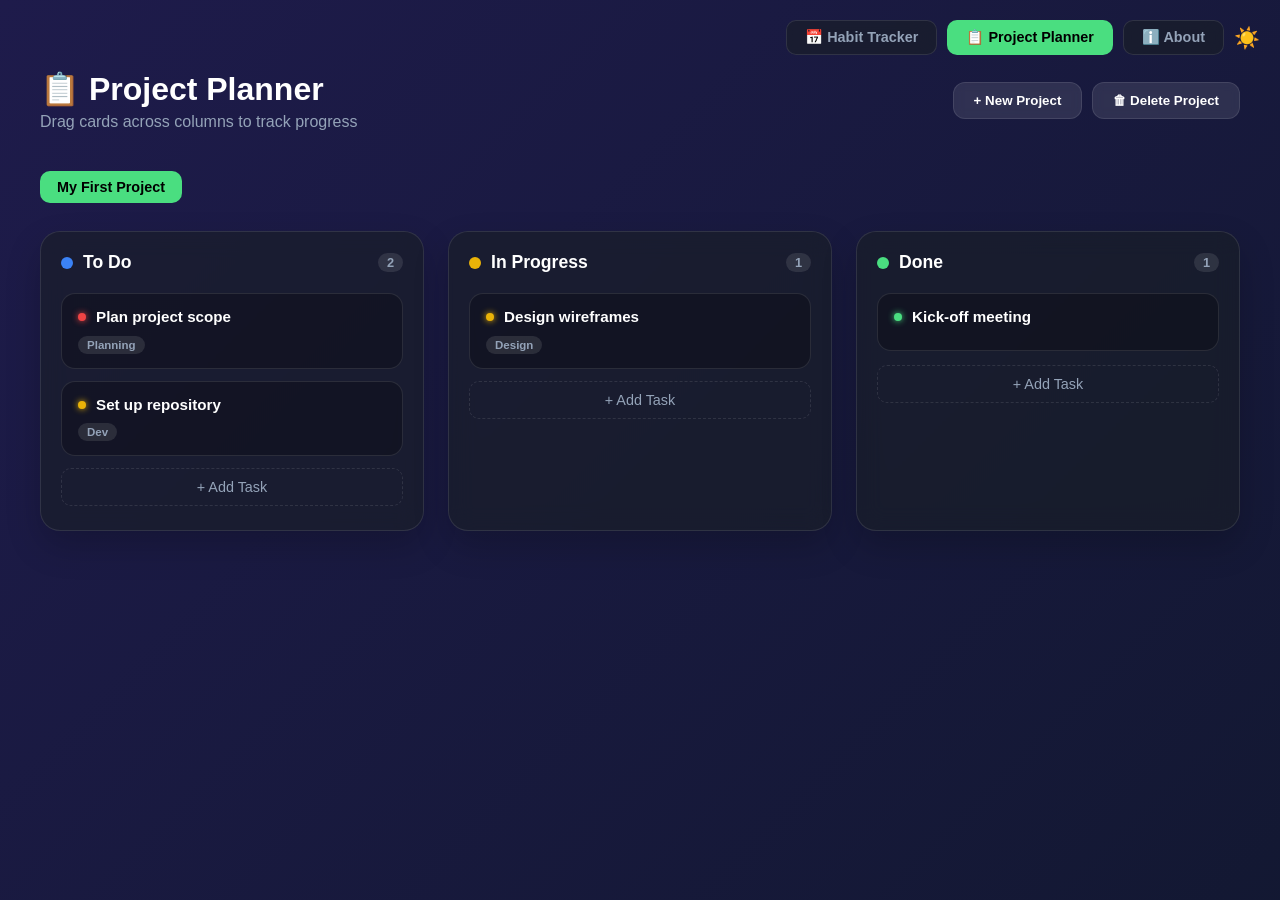
==== kanban.html @ 7baad99a "Adding new files modified by Anshuman Modgil" ====
<!DOCTYPE html>
<html lang="en">
<head>
    <meta charset="UTF-8">
    <meta name="viewport" content="width=device-width, initial-scale=1.0">
    <title>Project Planner – Kanban</title>
    
    <link rel="stylesheet" href="style.css">
    
    <style>
        /* ── Kanban Specific Variables ── */
        :root {
            --col-todo:       rgba(59,  130, 246, 0.18);
            --col-inprogress: rgba(234, 179,   8, 0.18);
            --col-done:       rgba( 74, 222, 128, 0.18);
            --col-todo-accent:       #3b82f6;
            --col-inprogress-accent: #eab308;
            --col-done-accent:       #4ade80;
        }
        body.light-theme {
            --col-todo:       rgba(59,  130, 246, 0.12);
            --col-inprogress: rgba(234, 179,   8, 0.12);
            --col-done:       rgba( 74, 222, 128, 0.12);
        }

        /* ── App wrapper (Wider for Kanban) ── */
        .app-wrapper { max-width: 1200px; margin: 40px auto 0; }

        .app-header {
            display: flex; justify-content: space-between;
            align-items: center; margin-bottom: 40px; flex-wrap: wrap; gap: 15px;
        }
        .app-header h1 { margin: 0; font-size: 2rem; font-weight: 800; }
        .app-header p  { margin: 5px 0 0; color: var(--text-secondary); font-size: 1rem; }
        .header-controls { display: flex; align-items: center; gap: 10px; flex-wrap: wrap; }

        /* ── Board ── */
        .board {
            display: grid;
            grid-template-columns: repeat(3, 1fr);
            gap: 24px;
            align-items: start;
        }
        @media (max-width: 760px) { .board { grid-template-columns: 1fr; } }

        .column {
            background: var(--card-bg);
            backdrop-filter: blur(12px);
            -webkit-backdrop-filter: blur(12px);
            border: 1px solid var(--card-border);
            border-radius: 20px;
            padding: 20px;
            box-shadow: 0 15px 35px rgba(0,0,0,0.2);
            min-height: 300px;
            transition: background 0.3s;
        }
        .column-header {
            display: flex; align-items: center; gap: 10px;
            margin-bottom: 20px;
        }
        .col-dot {
            width: 12px; height: 12px; border-radius: 50%; flex-shrink: 0;
        }
        .column[data-col="todo"]        .col-dot { background: var(--col-todo-accent); }
        .column[data-col="inprogress"]  .col-dot { background: var(--col-inprogress-accent); }
        .column[data-col="done"]        .col-dot { background: var(--col-done-accent); }

        .column-title { font-weight: 700; font-size: 1.1rem; flex: 1; }
        .col-count {
            background: var(--empty-square); color: var(--text-secondary);
            font-size: 0.8rem; font-weight: 700;
            padding: 2px 9px; border-radius: 20px;
        }

        /* ── Cards ── */
        .task-list { min-height: 60px; }

        .task-card {
            background: rgba(0,0,0,0.25);
            border: 1px solid var(--card-border);
            border-radius: 14px;
            padding: 14px 16px;
            margin-bottom: 12px;
            cursor: grab;
            transition: transform 0.15s, box-shadow 0.15s, opacity 0.15s;
            position: relative;
        }
        body.light-theme .task-card { background: rgba(255,255,255,0.55); }
        .task-card:hover { transform: translateY(-2px); box-shadow: 0 8px 24px rgba(0,0,0,0.3); }
        .task-card.dragging { opacity: 0.45; cursor: grabbing; transform: scale(0.97); }

        .task-card-header { display: flex; align-items: flex-start; gap: 10px; }
        .task-priority {
            width: 8px; height: 8px; border-radius: 50%;
            margin-top: 5px; flex-shrink: 0;
        }
        .p-high   { background: #ef4444; box-shadow: 0 0 6px #ef4444; }
        .p-medium { background: #eab308; box-shadow: 0 0 6px #eab308; }
        .p-low    { background: #4ade80; box-shadow: 0 0 6px #4ade80; }

        .task-title { font-weight: 600; font-size: 0.95rem; flex: 1; word-break: break-word; }
        .task-delete-btn {
            background: transparent; border: none;
            color: var(--text-secondary); font-size: 1.1rem;
            cursor: pointer; padding: 0; line-height: 1;
            opacity: 0; transition: opacity 0.2s, color 0.2s;
        }
        .task-card:hover .task-delete-btn { opacity: 1; }
        .task-delete-btn:hover { color: #ef4444; }

        .task-meta { margin-top: 10px; display: flex; flex-wrap: wrap; gap: 7px; }
        .task-tag {
            background: var(--empty-square); color: var(--text-secondary);
            font-size: 0.72rem; font-weight: 600;
            padding: 3px 9px; border-radius: 20px;
        }
        .task-due {
            font-size: 0.72rem; color: var(--text-secondary);
            margin-top: 8px; display: flex; align-items: center; gap: 5px;
        }
        .task-due.overdue { color: #ef4444; }

        /* Drop target glow */
        .column.drag-over {
            box-shadow: 0 0 0 2px var(--accent-color), 0 15px 35px rgba(0,0,0,0.2);
        }

        /* ── Add-task area ── */
        .add-task-form { margin-top: 12px; }
        .add-task-btn {
            width: 100%; background: transparent;
            border: 1px dashed var(--card-border);
            color: var(--text-secondary); padding: 10px;
            border-radius: 10px; cursor: pointer; font-size: 0.9rem;
            transition: background 0.2s, color 0.2s;
        }
        .add-task-btn:hover { background: var(--empty-square); color: var(--text-primary); }

        .task-form-inputs { display: none; flex-direction: column; gap: 8px; margin-top: 8px; }
        .task-form-inputs.open { display: flex; }

        .task-form-inputs input,
        .task-form-inputs select {
            background: rgba(0,0,0,0.2); border: 1px solid var(--card-border);
            color: var(--text-primary); padding: 9px 12px;
            border-radius: 9px; font-size: 0.9rem; font-family: inherit;
        }
        body.light-theme .task-form-inputs input,
        body.light-theme .task-form-inputs select { background: rgba(255,255,255,0.55); }
        .task-form-inputs input:focus,
        .task-form-inputs select:focus { outline: 1px solid var(--accent-color); border-color: transparent; }
        .task-form-inputs select option { background: #1a1f35; color: #fff; }

        .form-row { display: flex; gap: 8px; }
        .form-row input, .form-row select { flex: 1; }

        .form-actions { display: flex; gap: 8px; }
        .form-confirm-btn {
            background: var(--accent-color); color: #000; border: none;
            padding: 8px 16px; border-radius: 9px; font-weight: 700;
            cursor: pointer; flex: 1;
        }
        .form-cancel-btn {
            background: var(--empty-square); border: 1px solid var(--card-border);
            color: var(--text-primary); padding: 8px 14px;
            border-radius: 9px; cursor: pointer;
        }

        /* ── Project switcher ── */
        .project-bar {
            display: flex; align-items: center; gap: 10px;
            margin-bottom: 28px; flex-wrap: wrap;
        }
        .project-tab {
            background: var(--empty-square); border: 1px solid var(--card-border);
            color: var(--text-secondary); padding: 7px 16px; border-radius: 10px;
            cursor: pointer; font-size: 0.9rem; font-weight: 600;
            transition: background 0.2s, color 0.2s; white-space: nowrap;
        }
        .project-tab.active { background: var(--accent-color); color: #000; border-color: transparent; }
        .project-tab:hover:not(.active) { background: var(--card-bg); color: var(--text-primary); }

        /* ── Empty state ── */
        .empty-board {
            grid-column: 1/-1; text-align: center;
            color: var(--text-secondary); padding: 60px 20px;
        }
        .empty-board p { font-size: 1.1rem; margin: 8px 0 0; }
    </style>
</head>
<body>

    <nav class="nav-bar">
        <a href="index.html" class="nav-link">📅 Habit Tracker</a>
        <a href="kanban.html" class="nav-link active">📋 Project Planner</a>
        <a href="about.html" class="nav-link">ℹ️ About</a>
        <button id="theme-toggle" class="icon-btn" title="Toggle Theme" style="font-size:1.3rem;">☀️</button>
    </nav>

    <div class="app-wrapper">
        <header class="app-header">
            <div>
                <h1>📋 Project Planner</h1>
                <p>Drag cards across columns to track progress</p>
            </div>
            <div class="header-controls">
                <button id="new-project-btn" class="secondary-btn">+ New Project</button>
                <button id="delete-project-btn" class="secondary-btn">🗑 Delete Project</button>
            </div>
        </header>

        <div class="project-bar" id="project-bar">
            </div>

        <div class="board" id="board">
            <div class="column" data-col="todo">
                <div class="column-header">
                    <span class="col-dot"></span>
                    <span class="column-title">To Do</span>
                    <span class="col-count" id="count-todo">0</span>
                </div>
                <div class="task-list" id="list-todo"></div>
                <div class="add-task-form" data-col="todo">
                    <button class="add-task-btn">+ Add Task</button>
                    <div class="task-form-inputs">
                        <input type="text" class="task-title-input" placeholder="Task title…">
                        <div class="form-row">
                            <select class="task-priority-input">
                                <option value="medium">🟡 Medium</option>
                                <option value="high">🔴 High</option>
                                <option value="low">🟢 Low</option>
                            </select>
                            <input type="date" class="task-due-input">
                        </div>
                        <input type="text" class="task-tag-input" placeholder="Tag (optional, e.g. Design)">
                        <div class="form-actions">
                            <button class="form-confirm-btn">Add</button>
                            <button class="form-cancel-btn">✕</button>
                        </div>
                    </div>
                </div>
            </div>

            <div class="column" data-col="inprogress">
                <div class="column-header">
                    <span class="col-dot"></span>
                    <span class="column-title">In Progress</span>
                    <span class="col-count" id="count-inprogress">0</span>
                </div>
                <div class="task-list" id="list-inprogress"></div>
                <div class="add-task-form" data-col="inprogress">
                    <button class="add-task-btn">+ Add Task</button>
                    <div class="task-form-inputs">
                        <input type="text" class="task-title-input" placeholder="Task title…">
                        <div class="form-row">
                            <select class="task-priority-input">
                                <option value="medium">🟡 Medium</option>
                                <option value="high">🔴 High</option>
                                <option value="low">🟢 Low</option>
                            </select>
                            <input type="date" class="task-due-input">
                        </div>
                        <input type="text" class="task-tag-input" placeholder="Tag (optional, e.g. Design)">
                        <div class="form-actions">
                            <button class="form-confirm-btn">Add</button>
                            <button class="form-cancel-btn">✕</button>
                        </div>
                    </div>
                </div>
            </div>

            <div class="column" data-col="done">
                <div class="column-header">
                    <span class="col-dot"></span>
                    <span class="column-title">Done</span>
                    <span class="col-count" id="count-done">0</span>
                </div>
                <div class="task-list" id="list-done"></div>
                <div class="add-task-form" data-col="done">
                    <button class="add-task-btn">+ Add Task</button>
                    <div class="task-form-inputs">
                        <input type="text" class="task-title-input" placeholder="Task title…">
                        <div class="form-row">
                            <select class="task-priority-input">
                                <option value="medium">🟡 Medium</option>
                                <option value="high">🔴 High</option>
                                <option value="low">🟢 Low</option>
                            </select>
                            <input type="date" class="task-due-input">
                        </div>
                        <input type="text" class="task-tag-input" placeholder="Tag (optional, e.g. Design)">
                        <div class="form-actions">
                            <button class="form-confirm-btn">Add</button>
                            <button class="form-cancel-btn">✕</button>
                        </div>
                    </div>
                </div>
            </div>
        </div>
    </div>

    <div id="project-modal" class="modal hidden">
        <div class="modal-content">
            <h3>Create a New Project</h3>
            <label for="proj-name-input">Project Name:</label>
            <input type="text" id="proj-name-input" placeholder="e.g., Website Redesign">
            <div class="modal-actions">
                <button id="cancel-proj" class="secondary-btn">Cancel</button>
                <button id="confirm-proj" class="primary-btn">Create</button>
            </div>
        </div>
    </div>

    <script>
    const themeToggle = document.getElementById('theme-toggle');
    function applyTheme() {
        const t = localStorage.getItem('habitAppTheme');
        if (t === 'light') { document.body.classList.add('light-theme'); themeToggle.textContent = '🌙'; }
        else               { document.body.classList.remove('light-theme'); themeToggle.textContent = '☀️'; }
    }
    applyTheme();
    themeToggle.addEventListener('click', () => {
        localStorage.setItem('habitAppTheme', document.body.classList.contains('light-theme') ? 'dark' : 'light');
        applyTheme();
    });

    const STORE_KEY = 'kanbanData_v2';

    function loadData() {
        try { return JSON.parse(localStorage.getItem(STORE_KEY)) || defaultData(); }
        catch { return defaultData(); }
    }
    function saveData(data) { localStorage.setItem(STORE_KEY, JSON.stringify(data)); }
    function defaultData() {
        return {
            activeProject: 'default',
            projects: {
                default: {
                    name: 'My First Project',
                    tasks: {
                        todo: [
                            { id: uid(), title: 'Plan project scope', priority: 'high',   due: '', tag: 'Planning' },
                            { id: uid(), title: 'Set up repository',  priority: 'medium', due: '', tag: 'Dev' }
                        ],
                        inprogress: [
                            { id: uid(), title: 'Design wireframes',  priority: 'medium', due: '', tag: 'Design' }
                        ],
                        done: [
                            { id: uid(), title: 'Kick-off meeting',   priority: 'low',    due: '', tag: '' }
                        ]
                    }
                }
            }
        };
    }
    function uid() { return Math.random().toString(36).slice(2, 9); }

    let appData = loadData();
    function activeProject() { return appData.projects[appData.activeProject]; }

    function priorityClass(p) { return p === 'high' ? 'p-high' : p === 'low' ? 'p-low' : 'p-medium'; }

    function buildTaskCard(task, col) {
        const card = document.createElement('div');
        card.className = 'task-card';
        card.draggable = true;
        card.dataset.id  = task.id;
        card.dataset.col = col;

        let dueHtml = '';
        if (task.due) {
            const dueDate  = new Date(task.due + 'T00:00:00');
            const today    = new Date(); today.setHours(0,0,0,0);
            const overdue  = dueDate < today;
            const label    = dueDate.toLocaleDateString('en-US', { month:'short', day:'numeric', year:'numeric' });
            dueHtml = `<div class="task-due ${overdue ? 'overdue' : ''}">📅 ${label}${overdue ? ' — Overdue!' : ''}</div>`;
        }
        const tagHtml = task.tag ? `<span class="task-tag">${task.tag}</span>` : '';

        card.innerHTML = `
            <div class="task-card-header">
                <span class="task-priority ${priorityClass(task.priority)}"></span>
                <span class="task-title">${task.title}</span>
                <button class="task-delete-btn" title="Delete task">×</button>
            </div>
            <div class="task-meta">${tagHtml}</div>
            ${dueHtml}
        `;

        card.querySelector('.task-delete-btn').addEventListener('click', () => {
            const proj = activeProject();
            proj.tasks[col] = proj.tasks[col].filter(t => t.id !== task.id);
            saveData(appData);
            renderBoard();
        });

        card.addEventListener('dragstart', e => {
            e.dataTransfer.setData('taskId', task.id);
            e.dataTransfer.setData('fromCol', col);
            card.classList.add('dragging');
        });
        card.addEventListener('dragend', () => card.classList.remove('dragging'));

        return card;
    }

    function renderBoard() {
        const cols = ['todo', 'inprogress', 'done'];
        const proj = activeProject();
        cols.forEach(col => {
            const list  = document.getElementById('list-' + col);
            const count = document.getElementById('count-' + col);
            list.innerHTML = '';
            (proj.tasks[col] || []).forEach(task => list.appendChild(buildTaskCard(task, col)));
            count.textContent = (proj.tasks[col] || []).length;
        });
    }

    function renderProjectBar() {
        const bar = document.getElementById('project-bar');
        bar.innerHTML = '';
        Object.entries(appData.projects).forEach(([key, proj]) => {
            const tab = document.createElement('button');
            tab.className = 'project-tab' + (key === appData.activeProject ? ' active' : '');
            tab.textContent = proj.name;
            tab.addEventListener('click', () => {
                appData.activeProject = key;
                saveData(appData);
                renderProjectBar();
                renderBoard();
            });
            bar.appendChild(tab);
        });
    }

    document.querySelectorAll('.column').forEach(col => {
        col.addEventListener('dragover', e => { e.preventDefault(); col.classList.add('drag-over'); });
        col.addEventListener('dragleave', ()  => col.classList.remove('drag-over'));
        col.addEventListener('drop', e => {
            e.preventDefault();
            col.classList.remove('drag-over');
            const taskId  = e.dataTransfer.getData('taskId');
            const fromCol = e.dataTransfer.getData('fromCol');
            const toCol   = col.dataset.col;
            if (!taskId || fromCol === toCol) return;

            const proj   = activeProject();
            const idx    = proj.tasks[fromCol].findIndex(t => t.id === taskId);
            if (idx === -1) return;
            const [task] = proj.tasks[fromCol].splice(idx, 1);
            proj.tasks[toCol].push(task);
            saveData(appData);
            renderBoard();
        });
    });

    document.querySelectorAll('.add-task-form').forEach(form => {
        const col        = form.dataset.col;
        const addBtn     = form.querySelector('.add-task-btn');
        const inputs     = form.querySelector('.task-form-inputs');
        const confirmBtn = form.querySelector('.form-confirm-btn');
        const cancelBtn  = form.querySelector('.form-cancel-btn');

        addBtn.addEventListener('click', () => { inputs.classList.add('open'); addBtn.style.display = 'none'; });
        cancelBtn.addEventListener('click', reset);
        confirmBtn.addEventListener('click', () => {
            const title = form.querySelector('.task-title-input').value.trim();
            if (!title) return;
            const task = {
                id:       uid(),
                title:    title,
                priority: form.querySelector('.task-priority-input').value,
                due:      form.querySelector('.task-due-input').value,
                tag:      form.querySelector('.task-tag-input').value.trim()
            };
            activeProject().tasks[col].push(task);
            saveData(appData);
            renderBoard();
            reset();
        });

        function reset() {
            inputs.classList.remove('open');
            addBtn.style.display = '';
            form.querySelector('.task-title-input').value = '';
            form.querySelector('.task-due-input').value   = '';
            form.querySelector('.task-tag-input').value   = '';
        }
    });

    const projModal      = document.getElementById('project-modal');
    const projNameInput  = document.getElementById('proj-name-input');
    document.getElementById('new-project-btn').addEventListener('click', () => projModal.classList.remove('hidden'));
    document.getElementById('cancel-proj').addEventListener('click',     () => { projModal.classList.add('hidden'); projNameInput.value = ''; });
    document.getElementById('confirm-proj').addEventListener('click', () => {
        const name = projNameInput.value.trim();
        if (!name) return;
        const key = uid();
        appData.projects[key] = { name, tasks: { todo: [], inprogress: [], done: [] } };
        appData.activeProject = key;
        saveData(appData);
        projModal.classList.add('hidden');
        projNameInput.value = '';
        renderProjectBar();
        renderBoard();
    });

    document.getElementById('delete-project-btn').addEventListener('click', () => {
        const keys = Object.keys(appData.projects);
        if (keys.length <= 1) { alert("You need at least one project."); return; }
        const name = activeProject().name;
        if (!confirm(`Delete project "${name}" and all its tasks?`)) return;
        delete appData.projects[appData.activeProject];
        appData.activeProject = Object.keys(appData.projects)[0];
        saveData(appData);
        renderProjectBar();
        renderBoard();
    });

    renderProjectBar();
    renderBoard();
    </script>
</body>
</html>
---- style.css ----
/* Variables & Settings (Dark Theme Default) */
:root {
    --bg-gradient: linear-gradient(-45deg, #0b0f19, #1a1f35, #0f172a, #1e1b4b);
    --card-bg: rgba(26, 31, 38, 0.6); 
    --card-border: rgba(255, 255, 255, 0.1);
    --text-primary: #ffffff;
    --text-secondary: #94a3b8;
    --accent-color: #4ade80; 
    --empty-square: rgba(255, 255, 255, 0.1);   
}

/* Light Theme Color Palette */
body.light-theme {
    --bg-gradient: linear-gradient(-45deg, #fdfbfb, #ebedee, #f3e7e9, #e3eeff);
    --card-bg: rgba(255, 255, 255, 0.7);
    --card-border: rgba(0, 0, 0, 0.1);
    --text-primary: #0f172a;
    --text-secondary: #64748b;
    --empty-square: rgba(0, 0, 0, 0.08);   
}

* { box-sizing: border-box; }

body {
    background: var(--bg-gradient);
    background-size: 400% 400%;
    animation: gradientBG 15s ease infinite; 
    background-attachment: fixed;
    color: var(--text-primary);
    font-family: -apple-system, BlinkMacSystemFont, "Segoe UI", Roboto, sans-serif;
    margin: 0;
    padding: 30px 20px;
    display: flex;
    justify-content: center;
    transition: color 0.3s ease; 
}

@keyframes gradientBG {
    0% { background-position: 0% 50%; }
    50% { background-position: 100% 50%; }
    100% { background-position: 0% 50%; }
}

/* =========================================
   NEW: Fixed Global Navigation
   ========================================= */
.nav-bar {
    position: fixed;
    top: 20px;
    right: 20px;
    display: flex;
    align-items: center;
    gap: 10px;
    z-index: 1000;
}

.nav-link {
    background: var(--card-bg);
    color: var(--text-secondary);
    border: 1px solid var(--card-border);
    padding: 8px 18px;
    border-radius: 10px;
    text-decoration: none;
    font-weight: 600;
    font-size: 0.9rem;
    transition: background 0.2s, color 0.2s;
    backdrop-filter: blur(12px); /* Keeps it readable when scrolling */
}

.nav-link:hover, .nav-link.active {
    background: var(--accent-color);
    color: #000;
    border-color: transparent;
}

/* Push app wrapper down slightly so the fixed nav doesn't overlap headers */
.app-wrapper { width: 100%; max-width: 850px; margin-top: 40px; }

.app-header { display: flex; justify-content: space-between; align-items: center; margin-bottom: 40px; }
.header-controls { display: flex; align-items: center; gap: 10px; }
h1 { margin: 0; font-size: 2rem; font-weight: 800; }
p { margin: 5px 0 0 0; color: var(--text-secondary); font-size: 1rem; }

/* Habit Card (Glassmorphism Effect) */
.habit-card {
    background: var(--card-bg);
    backdrop-filter: blur(12px); 
    -webkit-backdrop-filter: blur(12px);
    border: 1px solid var(--card-border);
    border-radius: 24px;
    padding: 30px;
    box-shadow: 0 15px 35px rgba(0, 0, 0, 0.2); 
    margin-bottom: 30px;
    display: flex; flex-direction: column; 
    --habit-color: #4ade80; 
    transition: background-color 0.3s ease, transform 0.2s ease;
}

.habit-card:hover { transform: translateY(-3px); }

.card-top { display: flex; align-items: center; gap: 30px; width: 100%; }
.card-main { flex: 1; overflow: hidden; }
.card-stats { display: flex; flex-direction: column; align-items: center; min-width: 100px; }

.streak-count { color: var(--habit-color); font-weight: bold; font-size: 1rem; }

/* Header & Controls */
.habit-header { display: flex; justify-content: space-between; align-items: flex-start; width: 100%; }
.habit-info { display: flex; flex-direction: column; margin-bottom: 20px; }
.habit-title { margin: 0 0 8px 0; font-size: 1.5rem; font-weight: 700; }
.card-controls { display: flex; gap: 15px; }

.icon-btn {
    background: transparent; border: none; color: var(--text-secondary);
    font-size: 1.4rem; cursor: pointer; transition: color 0.2s; padding: 0;
}
.icon-btn:hover { color: var(--habit-color); }
.delete-btn:hover { color: #ef4444; } 

/* =========================================
   UPDATED: Larger Grid Styling
   ========================================= */
.habit-grid {
    display: grid; 
    grid-template-rows: repeat(7, 28px); /* Increased size */
    grid-auto-flow: column; 
    grid-auto-columns: 28px; /* Increased size */
    gap: 8px; 
    overflow-x: auto; 
    padding-bottom: 12px;
}
.habit-grid::-webkit-scrollbar { height: 8px; }
.habit-grid::-webkit-scrollbar-thumb { background: var(--empty-square); border-radius: 10px; }

.square {
    background-color: var(--empty-square); 
    width: 28px; /* Increased size */
    height: 28px; /* Increased size */
    border-radius: 6px; 
    transition: transform 0.1s ease, background-color 0.2s ease;
}
.square:hover { transform: scale(1.15); cursor: pointer; box-shadow: 0 0 8px var(--habit-color); }
.square.completed { background-color: var(--habit-color); }

/* SVG Circular Progress */
.progress-ring { transform: rotate(-90deg); width: 90px; height: 90px; }
.progress-ring-circle-bg { fill: none; stroke: var(--empty-square); stroke-width: 6; }
.progress-ring-circle {
    fill: none; stroke: var(--habit-color); stroke-width: 6; stroke-linecap: round;
    transition: stroke-dashoffset 0.5s ease-out; transform-origin: 50% 50%;
}
.percentage-text { font-size: 0.9rem; font-weight: bold; fill: var(--text-primary); }

/* Analytics Chart */
.chart-container { display: none; width: 100%; margin-top: 20px; padding-top: 20px; border-top: 1px solid var(--empty-square); }
.chart-container.active { display: block; }

/* Buttons */
.primary-btn { background: var(--accent-color); color: #000; border: none; padding: 10px 20px; border-radius: 12px; font-weight: 700; font-size: 1rem; cursor: pointer; }
.secondary-btn { background: rgba(255,255,255,0.1); border: 1px solid var(--card-border); color: var(--text-primary); padding: 10px 20px; border-radius: 12px; font-weight: 700; cursor: pointer; backdrop-filter: blur(5px); }
.secondary-btn:hover { background: #ef4444; color: white; border-color: #ef4444;}
body.light-theme .secondary-btn { background: rgba(0,0,0,0.05); }

/* Deadline Badge */
.deadline-badge {
    display: inline-block; background: var(--empty-square); color: var(--text-primary);
    padding: 6px 12px; border-radius: 8px; font-size: 0.85rem; font-weight: bold; margin-top: 10px; width: fit-content;
}

/* Modal */
.modal {
    position: fixed; top: 0; left: 0; width: 100%; height: 100%;
    background: rgba(0, 0, 0, 0.8); display: flex; align-items: center; justify-content: center;
    z-index: 1000; opacity: 1; transition: opacity 0.2s; backdrop-filter: blur(5px);
}
.modal.hidden { opacity: 0; pointer-events: none; }
.modal-content {
    background: var(--card-bg); padding: 30px; border-radius: 20px;
    width: 90%; max-width: 450px; display: flex; flex-direction: column;
    box-shadow: 0 20px 40px rgba(0, 0, 0, 0.5); border: 1px solid var(--card-border);
}
.modal-content h3 { margin-top: 0; margin-bottom: 20px; font-size: 1.5rem; }
.modal-content label { font-size: 0.9rem; color: var(--text-secondary); margin-bottom: 8px; }
.modal-content input {
    background: rgba(0,0,0,0.2); color: var(--text-primary);
    border: 1px solid var(--card-border); padding: 12px; border-radius: 10px;
    margin-bottom: 20px; font-family: inherit; font-size: 1rem;
}
body.light-theme .modal-content input { background: rgba(255,255,255,0.5); }
.modal-content input:focus { outline: 2px solid var(--accent-color); border-color: transparent; }
.modal-actions { display: flex; justify-content: flex-end; gap: 15px; margin-top: 10px; }

/* Details Panel (Sub-goals & Notes) */
.details-panel {
    display: none; 
    width: 100%;
    margin-top: 20px;
    padding-top: 20px;
    border-top: 1px solid var(--card-border);
    grid-template-columns: 1fr 1fr;
    gap: 25px;
}
.details-panel.active { display: grid; }
@media (max-width: 650px) { .details-panel.active { grid-template-columns: 1fr; } }

.panel-section h4 { margin: 0 0 15px 0; font-size: 1.1rem; color: var(--text-primary); }

.item-list {
    list-style: none; padding: 0; margin: 0 0 15px 0;
    max-height: 150px; overflow-y: auto;
}
.item-list::-webkit-scrollbar { width: 4px; }
.item-list::-webkit-scrollbar-thumb { background: var(--card-border); border-radius: 4px; }

.item-list li {
    display: flex; align-items: flex-start; gap: 10px;
    background: rgba(0, 0, 0, 0.2); padding: 10px; border-radius: 8px;
    margin-bottom: 8px; font-size: 0.9rem;
}
body.light-theme .item-list li { background: rgba(0, 0, 0, 0.04); }

.completed-text { text-decoration: line-through; color: var(--text-secondary); }
.note-content { display: flex; flex-direction: column; flex: 1; }
.note-date { font-size: 0.7rem; color: var(--habit-color); margin-bottom: 2px; font-weight: bold; }

.delete-item-btn {
    background: transparent; border: none; color: var(--text-secondary);
    font-size: 1.2rem; cursor: pointer; margin-left: auto; line-height: 1;
}
.delete-item-btn:hover { color: #ef4444; }

.add-input-group { display: flex; gap: 10px; }
.add-input-group input {
    flex: 1; background: rgba(0, 0, 0, 0.2); border: 1px solid var(--card-border);
    color: var(--text-primary); padding: 8px 12px; border-radius: 8px; font-size: 0.9rem;
}
body.light-theme .add-input-group input { background: rgba(255, 255, 255, 0.5); }
.add-input-group input:focus { outline: 1px solid var(--habit-color); border-color: transparent; }

.add-btn {
    background: var(--habit-color); color: #000; border: none;
    width: 35px; border-radius: 8px; font-weight: bold; font-size: 1.2rem; cursor: pointer;
}
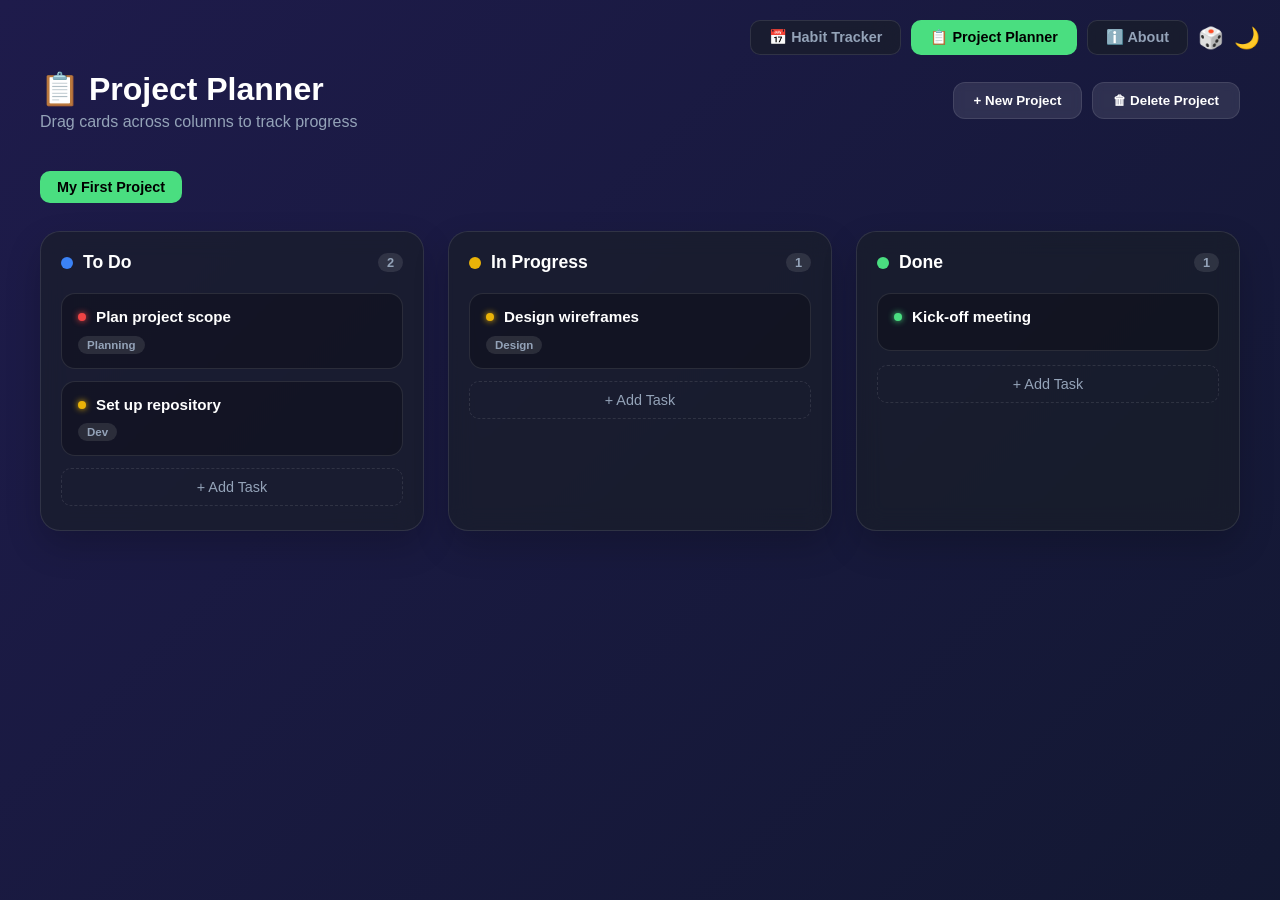
==== commit 7ace7cc6: "Major update, Notes added, Color randomiser added, Claude theme added, and many more." ====
--- a/kanban.html
+++ b/kanban.html
@@ -90,6 +90,7 @@
         .task-card.dragging { opacity: 0.45; cursor: grabbing; transform: scale(0.97); }
 
         .task-card-header { display: flex; align-items: flex-start; gap: 10px; }
+
         .task-priority {
             width: 8px; height: 8px; border-radius: 50%;
             margin-top: 5px; flex-shrink: 0;
@@ -194,6 +195,7 @@
         <a href="index.html" class="nav-link">📅 Habit Tracker</a>
         <a href="kanban.html" class="nav-link active">📋 Project Planner</a>
         <a href="about.html" class="nav-link">ℹ️ About</a>
+        <button id="randomize-theme-btn" class="icon-btn" title="Randomize Accent" style="font-size: 1.3rem;">🎲</button>
         <button id="theme-toggle" class="icon-btn" title="Toggle Theme" style="font-size:1.3rem;">☀️</button>
     </nav>
 
@@ -313,15 +315,39 @@
 
     <script>
     const themeToggle = document.getElementById('theme-toggle');
+    const randomizeBtn = document.getElementById('randomize-theme-btn');
+
     function applyTheme() {
-        const t = localStorage.getItem('habitAppTheme');
-        if (t === 'light') { document.body.classList.add('light-theme'); themeToggle.textContent = '🌙'; }
-        else               { document.body.classList.remove('light-theme'); themeToggle.textContent = '☀️'; }
+        const savedTheme = localStorage.getItem('habitAppTheme') || 'dark';
+        document.body.classList.remove('light-theme', 'clause-theme');
+
+        if (savedTheme === 'light') {
+            document.body.classList.add('light-theme');
+            themeToggle.textContent = '🤖';
+        } else if (savedTheme === 'clause') {
+            document.body.classList.add('clause-theme');
+            themeToggle.textContent = '☀️';
+        } else { // dark
+            themeToggle.textContent = '🌙';
+        }
+    }
+    function applyAccentColor() {
+        const savedAccent = localStorage.getItem('habitAppAccentColor');
+        if (savedAccent) document.documentElement.style.setProperty('--accent-color', savedAccent);
     }
     applyTheme();
+    applyAccentColor();
+
     themeToggle.addEventListener('click', () => {
-        localStorage.setItem('habitAppTheme', document.body.classList.contains('light-theme') ? 'dark' : 'light');
+        const current = localStorage.getItem('habitAppTheme') || 'dark';
+        const next = current === 'dark' ? 'light' : current === 'light' ? 'clause' : 'dark';
+        localStorage.setItem('habitAppTheme', next);
         applyTheme();
+    });
+    randomizeBtn.addEventListener('click', () => {
+        const newAccent = `hsl(${Math.floor(Math.random() * 360)}, ${70 + Math.floor(Math.random() * 20)}%, ${55 + Math.floor(Math.random() * 10)}%)`;
+        document.documentElement.style.setProperty('--accent-color', newAccent);
+        localStorage.setItem('habitAppAccentColor', newAccent);
     });
 
     const STORE_KEY = 'kanbanData_v2';
@@ -339,14 +365,14 @@
                     name: 'My First Project',
                     tasks: {
                         todo: [
-                            { id: uid(), title: 'Plan project scope', priority: 'high',   due: '', tag: 'Planning' },
-                            { id: uid(), title: 'Set up repository',  priority: 'medium', due: '', tag: 'Dev' }
+                        { id: uid(), title: 'Plan project scope', priority: 'high',   due: '', tag: 'Planning' },
+                        { id: uid(), title: 'Set up repository',  priority: 'medium', due: '', tag: 'Dev' }
                         ],
                         inprogress: [
-                            { id: uid(), title: 'Design wireframes',  priority: 'medium', due: '', tag: 'Design' }
+                        { id: uid(), title: 'Design wireframes',  priority: 'medium', due: '', tag: 'Design' }
                         ],
                         done: [
-                            { id: uid(), title: 'Kick-off meeting',   priority: 'low',    due: '', tag: '' }
+                        { id: uid(), title: 'Kick-off meeting',   priority: 'low',    due: '', tag: '' }
                         ]
                     }
                 }
@@ -448,6 +474,7 @@
             const idx    = proj.tasks[fromCol].findIndex(t => t.id === taskId);
             if (idx === -1) return;
             const [task] = proj.tasks[fromCol].splice(idx, 1);
+
             proj.tasks[toCol].push(task);
             saveData(appData);
             renderBoard();
--- a/style.css
+++ b/style.css
@@ -1,4 +1,8 @@
-/* Variables & Settings (Dark Theme Default) */
+/* =========================================
+   Global Variables & Theming
+   ========================================= */
+
+/* Dark Theme (Default) */
 :root {
     --bg-gradient: linear-gradient(-45deg, #0b0f19, #1a1f35, #0f172a, #1e1b4b);
     --card-bg: rgba(26, 31, 38, 0.6); 
@@ -9,7 +13,7 @@
     --empty-square: rgba(255, 255, 255, 0.1);   
 }
 
-/* Light Theme Color Palette */
+/* Light Theme - Overrides the variables in :root when the .light-theme class is on the body */
 body.light-theme {
     --bg-gradient: linear-gradient(-45deg, #fdfbfb, #ebedee, #f3e7e9, #e3eeff);
     --card-bg: rgba(255, 255, 255, 0.7);
@@ -19,8 +23,34 @@
     --empty-square: rgba(0, 0, 0, 0.08);   
 }
 
+/* Clause AI Theme */
+body.clause-theme {
+    --bg-gradient: linear-gradient(-45deg, #0d0d0d, #1a1a1a, #111111, #000000);
+    --card-bg: rgba(34, 34, 34, 0.75);
+    --card-border: rgba(255, 255, 255, 0.15);
+    --text-primary: #f0f0f0;
+    --text-secondary: #888888;
+    --accent-color: #ff6c00;
+    --empty-square: rgba(255, 255, 255, 0.08);
+}
+body.clause-theme .secondary-btn {
+    background: rgba(255,255,255,0.05);
+    border-color: rgba(255,255,255,0.1);
+}
+body.clause-theme .modal-content input,
+body.clause-theme .add-input-group input,
+body.clause-theme .note-input-area input, 
+body.clause-theme .note-input-area textarea {
+    background: rgba(0,0,0,0.3);
+}
+body.clause-theme .item-list li { background: rgba(0,0,0,0.3); }
+
+/* =========================================
+   Base & Global Styles
+   ========================================= */
 * { box-sizing: border-box; }
 
+/* Animated gradient background for the whole page */
 body {
     background: var(--bg-gradient);
     background-size: 400% 400%;
@@ -35,6 +65,7 @@
     transition: color 0.3s ease; 
 }
 
+/* Keyframes for the animated background gradient position */
 @keyframes gradientBG {
     0% { background-position: 0% 50%; }
     50% { background-position: 100% 50%; }
@@ -42,7 +73,7 @@
 }
 
 /* =========================================
-   NEW: Fixed Global Navigation
+   Fixed Global Navigation
    ========================================= */
 .nav-bar {
     position: fixed;
@@ -54,6 +85,7 @@
     z-index: 1000;
 }
 
+/* Individual navigation links with a glassmorphism effect */
 .nav-link {
     background: var(--card-bg);
     color: var(--text-secondary);
@@ -73,14 +105,20 @@
     border-color: transparent;
 }
 
-/* Push app wrapper down slightly so the fixed nav doesn't overlap headers */
+/* =========================================
+   Main App Layout
+   ========================================= */
+
+/* A wrapper to center the main content and push it down below the fixed nav */
 .app-wrapper { width: 100%; max-width: 850px; margin-top: 40px; }
 
 .app-header { display: flex; justify-content: space-between; align-items: center; margin-bottom: 40px; }
 .header-controls { display: flex; align-items: center; gap: 10px; }
 h1 { margin: 0; font-size: 2rem; font-weight: 800; }
 p { margin: 5px 0 0 0; color: var(--text-secondary); font-size: 1rem; }
-
+/* =========================================
+   Habit Card Component
+   ========================================= */
 /* Habit Card (Glassmorphism Effect) */
 .habit-card {
     background: var(--card-bg);
@@ -92,7 +130,7 @@
     box-shadow: 0 15px 35px rgba(0, 0, 0, 0.2); 
     margin-bottom: 30px;
     display: flex; flex-direction: column; 
-    --habit-color: #4ade80; 
+    --habit-color: #4ade80; /* Local variable for the habit's specific color */
     transition: background-color 0.3s ease, transform 0.2s ease;
 }
 
@@ -102,12 +140,12 @@
 .card-main { flex: 1; overflow: hidden; }
 .card-stats { display: flex; flex-direction: column; align-items: center; min-width: 100px; }
 
-.streak-count { color: var(--habit-color); font-weight: bold; font-size: 1rem; }
-
-/* Header & Controls */
+/* Header section within the card */
 .habit-header { display: flex; justify-content: space-between; align-items: flex-start; width: 100%; }
 .habit-info { display: flex; flex-direction: column; margin-bottom: 20px; }
 .habit-title { margin: 0 0 8px 0; font-size: 1.5rem; font-weight: 700; }
+.streak-count { color: var(--habit-color); font-weight: bold; font-size: 1rem; }
+
 .card-controls { display: flex; gap: 15px; }
 
 .icon-btn {
@@ -118,7 +156,7 @@
 .delete-btn:hover { color: #ef4444; } 
 
 /* =========================================
-   UPDATED: Larger Grid Styling
+   Habit Grid (The Calendar)
    ========================================= */
 .habit-grid {
     display: grid; 
@@ -132,6 +170,7 @@
 .habit-grid::-webkit-scrollbar { height: 8px; }
 .habit-grid::-webkit-scrollbar-thumb { background: var(--empty-square); border-radius: 10px; }
 
+/* Individual day in the habit grid */
 .square {
     background-color: var(--empty-square); 
     width: 28px; /* Increased size */
@@ -142,7 +181,9 @@
 .square:hover { transform: scale(1.15); cursor: pointer; box-shadow: 0 0 8px var(--habit-color); }
 .square.completed { background-color: var(--habit-color); }
 
-/* SVG Circular Progress */
+/* =========================================
+   SVG Circular Progress & Chart
+   ========================================= */
 .progress-ring { transform: rotate(-90deg); width: 90px; height: 90px; }
 .progress-ring-circle-bg { fill: none; stroke: var(--empty-square); stroke-width: 6; }
 .progress-ring-circle {
@@ -151,11 +192,14 @@
 }
 .percentage-text { font-size: 0.9rem; font-weight: bold; fill: var(--text-primary); }
 
-/* Analytics Chart */
+/* Container for the Chart.js canvas */
 .chart-container { display: none; width: 100%; margin-top: 20px; padding-top: 20px; border-top: 1px solid var(--empty-square); }
 .chart-container.active { display: block; }
 
-/* Buttons */
+/* =========================================
+   Buttons & Badges
+   ========================================= */
+/* General purpose buttons */
 .primary-btn { background: var(--accent-color); color: #000; border: none; padding: 10px 20px; border-radius: 12px; font-weight: 700; font-size: 1rem; cursor: pointer; }
 .secondary-btn { background: rgba(255,255,255,0.1); border: 1px solid var(--card-border); color: var(--text-primary); padding: 10px 20px; border-radius: 12px; font-weight: 700; cursor: pointer; backdrop-filter: blur(5px); }
 .secondary-btn:hover { background: #ef4444; color: white; border-color: #ef4444;}
@@ -167,7 +211,9 @@
     padding: 6px 12px; border-radius: 8px; font-size: 0.85rem; font-weight: bold; margin-top: 10px; width: fit-content;
 }
 
-/* Modal */
+/* =========================================
+   Modal (for adding new habits)
+   ========================================= */
 .modal {
     position: fixed; top: 0; left: 0; width: 100%; height: 100%;
     background: rgba(0, 0, 0, 0.8); display: flex; align-items: center; justify-content: center;
@@ -189,7 +235,9 @@
 body.light-theme .modal-content input { background: rgba(255,255,255,0.5); }
 .modal-content input:focus { outline: 2px solid var(--accent-color); border-color: transparent; }
 .modal-actions { display: flex; justify-content: flex-end; gap: 15px; margin-top: 10px; }
-
+/* =========================================
+   Details Panel (Sub-goals & Notes)
+   ========================================= */
 /* Details Panel (Sub-goals & Notes) */
 .details-panel {
     display: none; 
@@ -205,6 +253,7 @@
 
 .panel-section h4 { margin: 0 0 15px 0; font-size: 1.1rem; color: var(--text-primary); }
 
+/* Scrollable list for sub-goals and notes */
 .item-list {
     list-style: none; padding: 0; margin: 0 0 15px 0;
     max-height: 150px; overflow-y: auto;
@@ -212,6 +261,7 @@
 .item-list::-webkit-scrollbar { width: 4px; }
 .item-list::-webkit-scrollbar-thumb { background: var(--card-border); border-radius: 4px; }
 
+/* Individual item in the sub-goal or notes list */
 .item-list li {
     display: flex; align-items: flex-start; gap: 10px;
     background: rgba(0, 0, 0, 0.2); padding: 10px; border-radius: 8px;
@@ -229,6 +279,7 @@
 }
 .delete-item-btn:hover { color: #ef4444; }
 
+/* Input group for adding a new sub-goal or note */
 .add-input-group { display: flex; gap: 10px; }
 .add-input-group input {
     flex: 1; background: rgba(0, 0, 0, 0.2); border: 1px solid var(--card-border);
@@ -240,4 +291,47 @@
 .add-btn {
     background: var(--habit-color); color: #000; border: none;
     width: 35px; border-radius: 8px; font-weight: bold; font-size: 1.2rem; cursor: pointer;
-}+}
+/* Notes Specific */
+.note-input-area {
+    background: var(--card-bg); backdrop-filter: blur(12px);
+    border: 1px solid var(--card-border); border-radius: 16px;
+    padding: 20px; display: flex; flex-direction: column; gap: 10px;
+    margin-bottom: 30px; box-shadow: 0 10px 25px rgba(0,0,0,0.2);
+}
+.note-input-area input, .note-input-area textarea {
+    background: rgba(0,0,0,0.2); color: var(--text-primary);
+    border: 1px solid var(--card-border); padding: 12px;
+    border-radius: 10px; font-family: inherit;
+}
+body.light-theme .note-input-area input, body.light-theme .note-input-area textarea { background: rgba(255,255,255,0.5); }
+.notes-grid { column-count: 3; column-gap: 20px; }
+@media(max-width: 800px) { .notes-grid { column-count: 2; } }
+@media(max-width: 500px) { .notes-grid { column-count: 1; } }
+
+.note-card {
+    background: var(--card-bg); border: 1px solid var(--card-border);
+    border-radius: 14px; padding: 15px; margin-bottom: 20px;
+    break-inside: avoid; transition: transform 0.2s; position: relative;
+}
+.note-card:hover { transform: translateY(-3px); }
+
+/* Styles for the embedded YouTube video preview */
+.note-video-preview {
+    margin-top: 10px;
+    border-radius: 8px;
+    overflow: hidden; /* Clips the iframe corners */
+    aspect-ratio: 16 / 9; /* Maintain video aspect ratio */
+}
+.note-video-preview iframe {
+    width: 100%;
+    height: 100%;
+    border: none;
+}
+.note-link-preview {
+    display: flex; gap: 10px; align-items: center; background: rgba(0,0,0,0.2);
+    padding: 10px; border-radius: 8px; margin-top: 10px; text-decoration: none;
+    color: var(--text-primary); font-size: 0.85rem;
+}
+.note-link-preview img { width: 50px; height: 50px; object-fit: cover; border-radius: 6px; }
+.note-delete { position: absolute; top: 10px; right: 10px; background: none; border: none; color: #ef4444; cursor: pointer; font-size: 1.2rem; }
